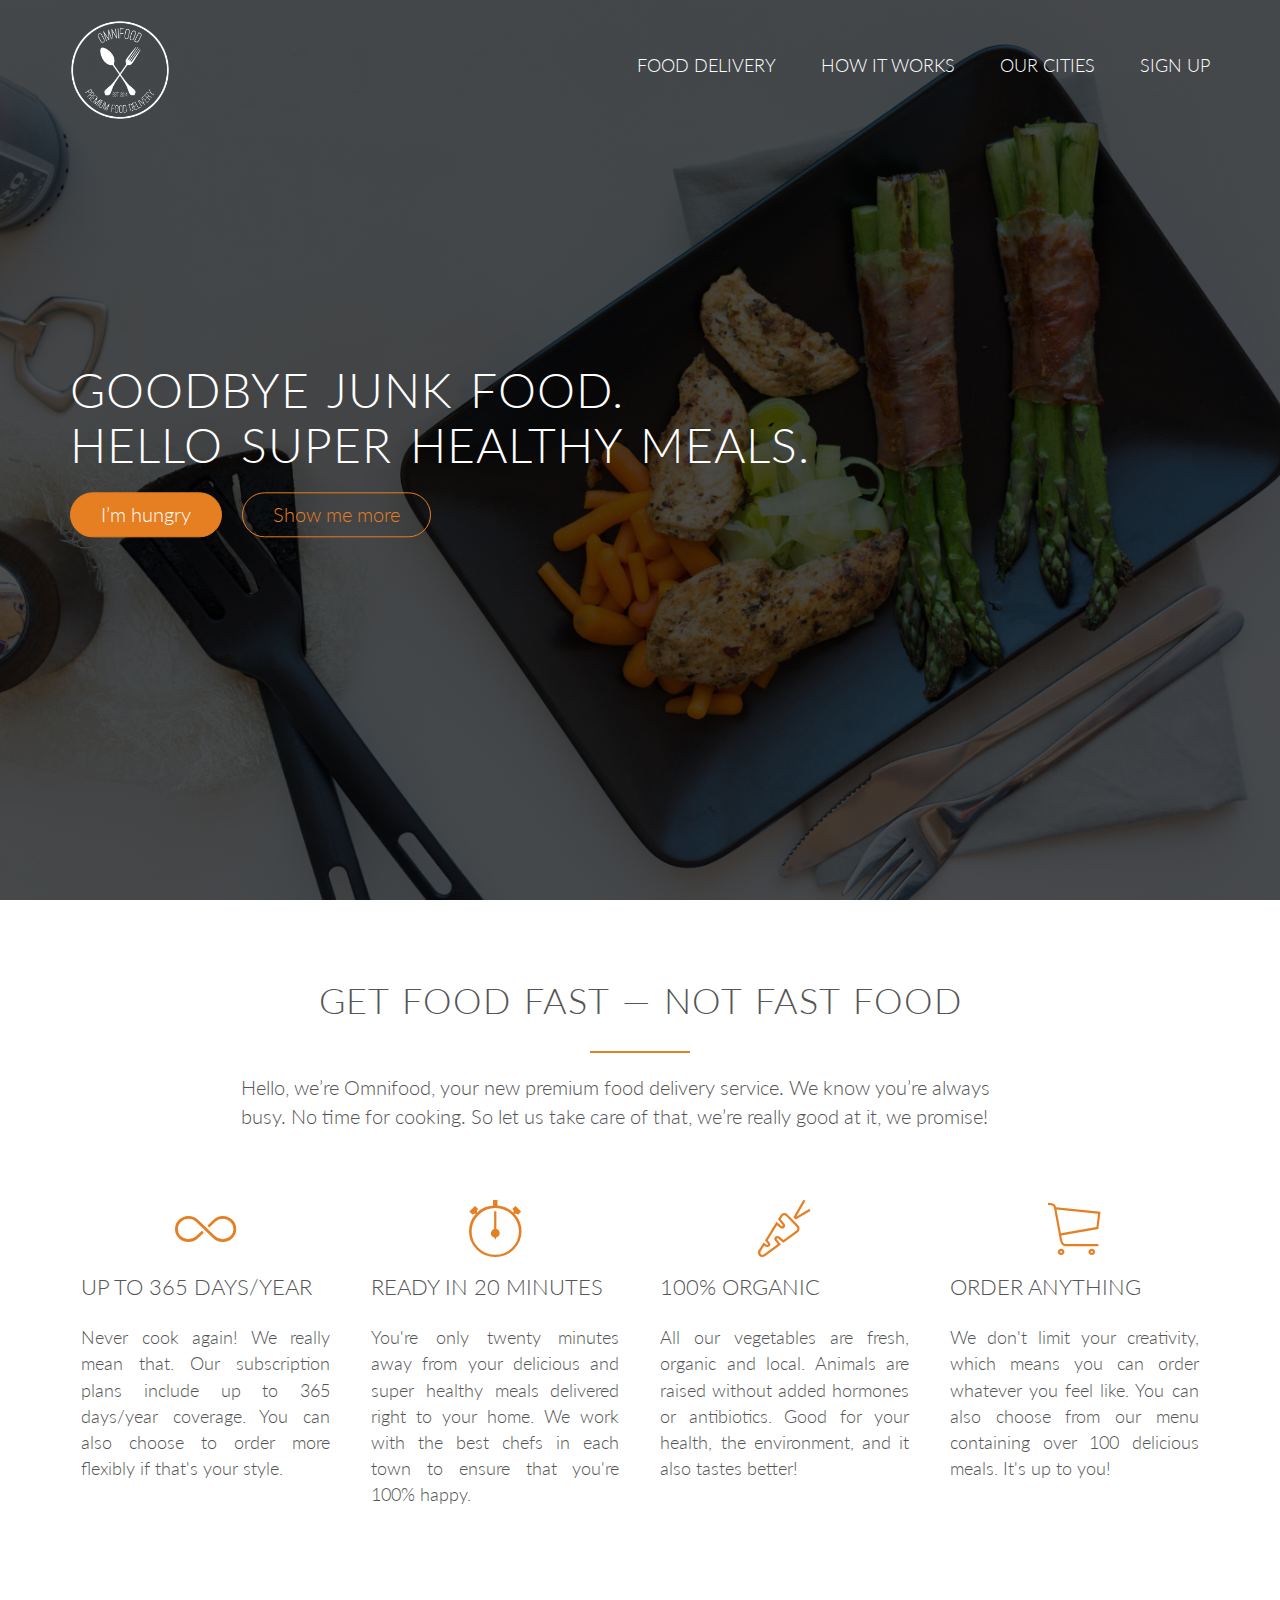
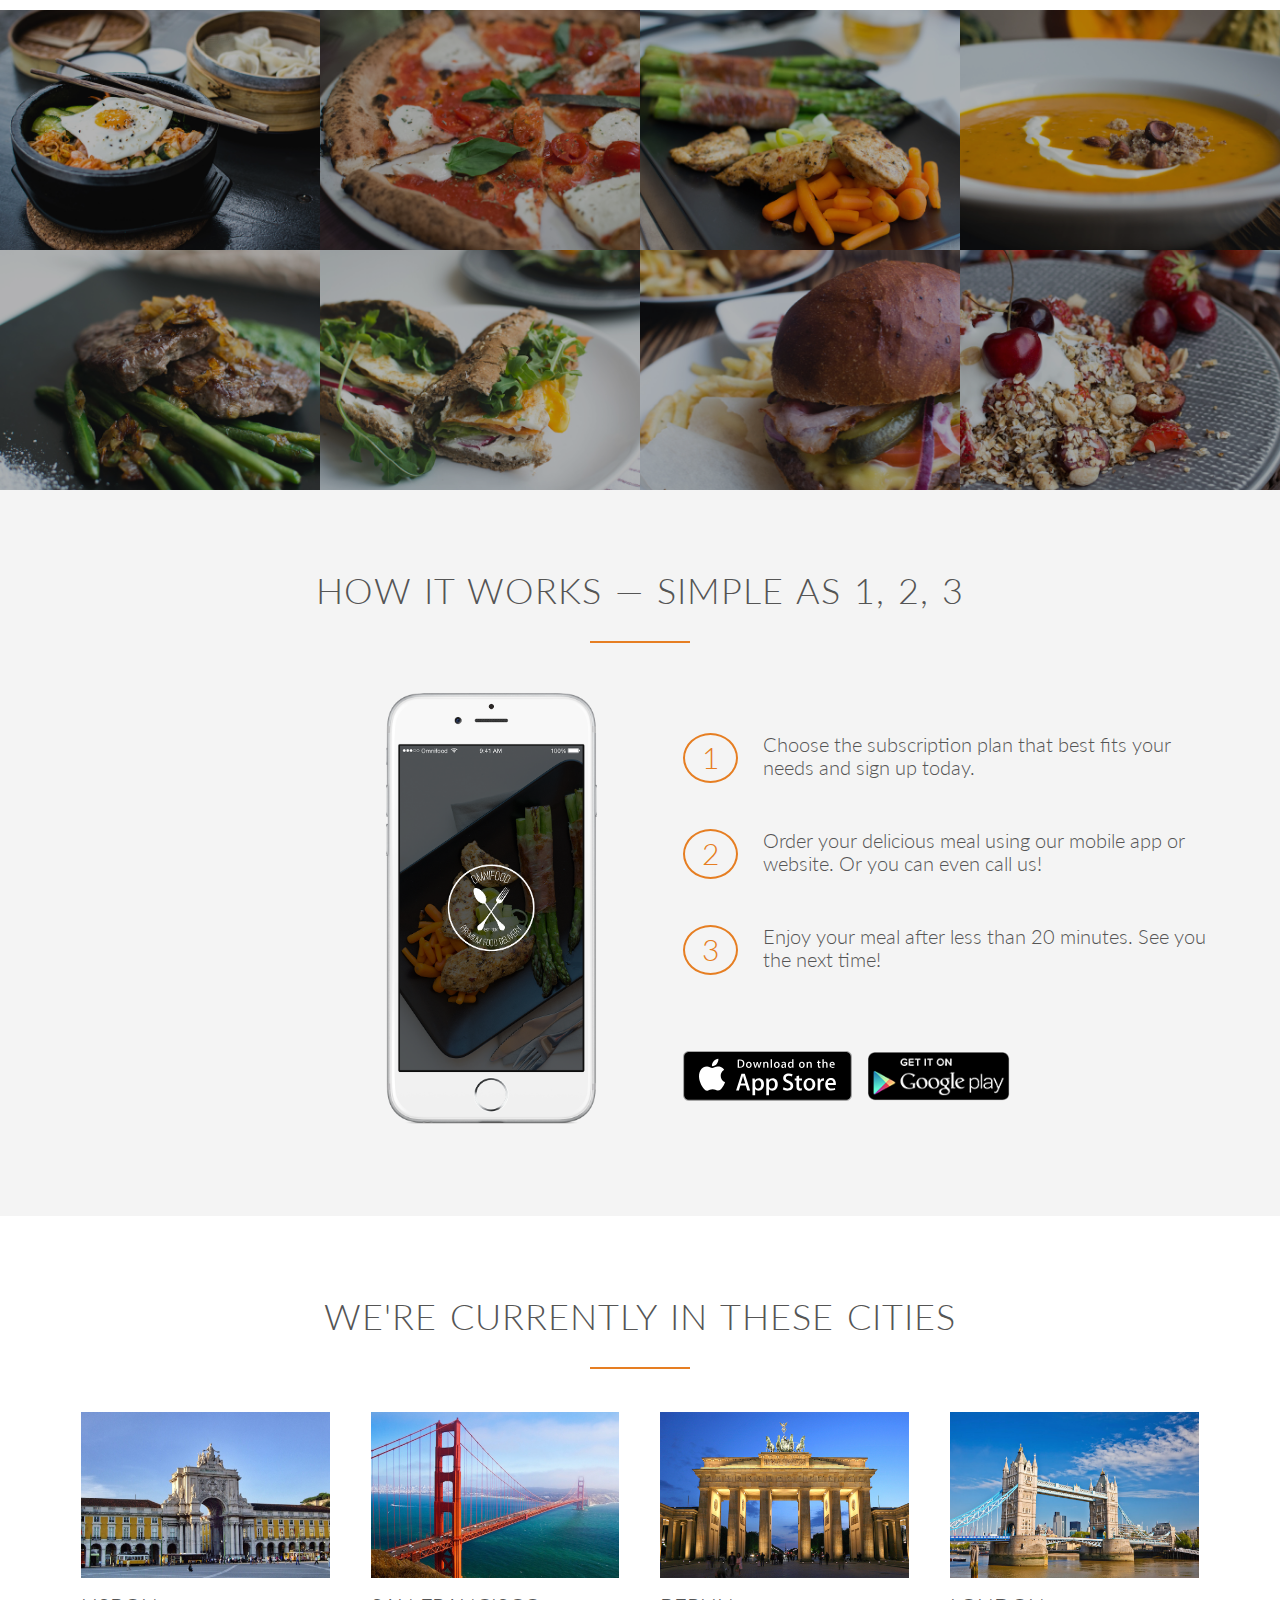
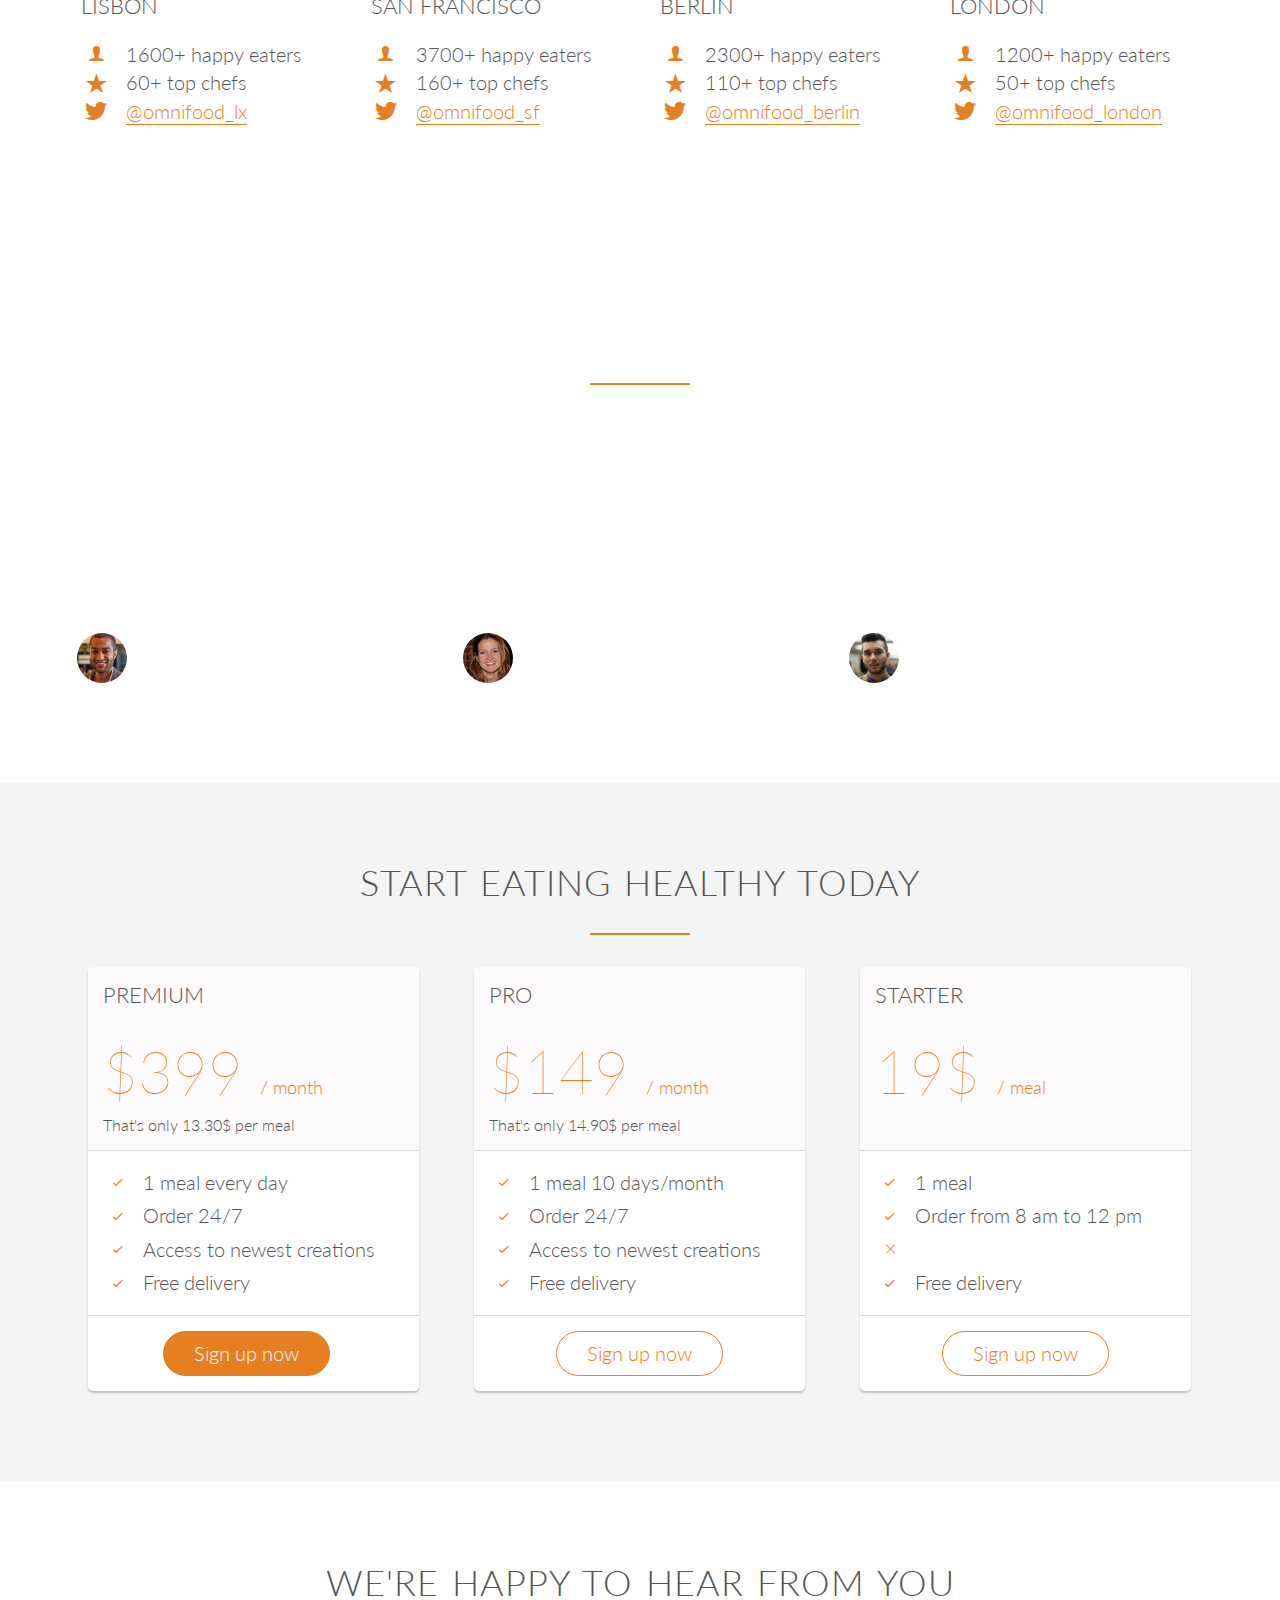
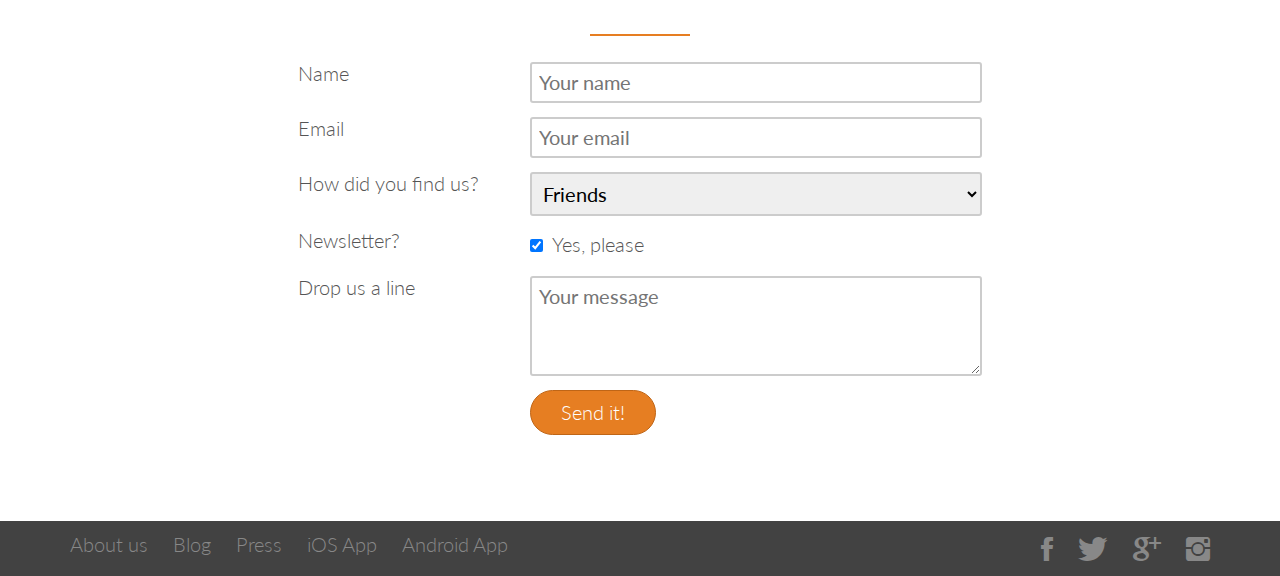
==== index.html @ f0fcc833 "Initial commit" ====
<!Doctype <!DOCTYPE html>
<html lang="en">
<head>
    <link rel="stylesheet" type="text/css" href="vendors/css/normalize.css">
    <!-- Normalize.css is downloaded from http://necolas.github.io/normalize.css/ , it makes the webpage look the same in all web browsers -->
    <link rel="stylesheet" type="text/css" href="vendors/css/grid.css">
    <!-- grid.css is used for designing responsive webpages, which can change their sizes according to the device -->
    <link rel="stylesheet" type="text/css" href="vendors/css/ionicons.min.css">
    <link rel="stylesheet" type="text/css" href="resources/css/style.css">
    <link href="https://fonts.googleapis.com/css?family=Lato:100,300,300i,400" rel="stylesheet"> 
    <title>Omni food</title>
</head>
<body>
    <header>
        <nav class="row">
            <img src="resources/img/logo-white.png" alt="OmniFood logo" class="logo">
            <ul class="main-nav">
                <li><a href="#">Food delivery</a></li>
                <li><a href="#">How it works</a></li>
                <li><a href="#">Our cities</a></li>
                <li><a href="#">Sign up</a></li>
            </ul>
        </nav>
       <div class="hero-text-box">
           <h1>Goodbye junk food.<br>Hello super healthy meals.</h1>
            <a class="btn btn-full" href="#">I’m hungry</a>
            <a class="btn btn-ghost" href="#">Show me more</a>
        </div> 
    </header>

    <section class="section-features">
        <div class="row">
            <h2>Get food fast &mdash; not fast food</h2>
            <p class="long-copy">Hello, we’re Omnifood, your new premium food delivery service. We know you’re always busy. No time for cooking. So let us take care of that, we’re really good at it, we promise!</p>
        </div>

        <div class="row">
            <table>
            <div class="col span-1-of-4 box">
                <i class="ion-ios-infinite-outline icon-big"></i>
                <h3>Up to 365 days/year</h3> 
                <p>Never cook again! We really mean that. Our subscription plans include up to 365 days/year coverage. You can also choose to order more flexibly if that's your style.</p> 
            </div>

            <div class="col span-1-of-4 box">
                <i class="ion-ios-stopwatch-outline icon-big"></i>
                <h3>Ready in 20 minutes</h3> 
                <p>You're only twenty minutes away from your delicious and super healthy meals delivered right to your home. We work with the best chefs in each town to ensure that you're 100% happy.</p> 
            </div>

            <div class="col span-1-of-4 box">
                <i class="ion-ios-nutrition-outline icon-big"></i>
                <h3>100% organic</h3> 
                <p>All our vegetables are fresh, organic and local. Animals are raised without added hormones or antibiotics. Good for your health, the environment, and it also tastes better!</p> 
            </div>

            <div class="col span-1-of-4 box">
                <i class="ion-ios-cart-outline icon-big"></i>
                <h3>Order anything</h3> 
                <p>We don't limit your creativity, which means you can order whatever you feel like. You can also choose from our menu containing over 100 delicious meals. It's up to you!</p> 
            </div>
            </table>
        </div>
    </section>

    <section class="section-meals">
        <ul class="meals-showcase clearfix">
            <li>
                <figure class="meal-photo"> <!--The figure element is a container which can contain an img and a caption for the img(using figcaption)-->
                    <img src="resources/img/1.jpg" alt="Korean bibimbap with egg and vegetables">
                </figure>
            </li>

            <li>
                <figure class="meal-photo"> 
                    <img src="resources/img/2.jpg" alt="Simple italian pizza with cherry tomatoes">
                </figure>
            </li>

            <li>
                <figure class="meal-photo"> 
                    <img src="resources/img/3.jpg" alt="Chicken breast steak with vegetables">
                </figure>
            </li>

            <li>
                <figure class="meal-photo"> 
                    <img src="resources/img/4.jpg" alt="Autumn pumpkin soup">
                </figure>
            </li>
        </ul>

        <ul class="meals-showcase clearfix">
                <li>
                    <figure class="meal-photo"> <!--The figure element is a container which can contain an img and a caption for the img(using figcaption)-->
                        <img src="resources/img/5.jpg" alt="Paleo beef steak with vegetables">
                    </figure>
                </li>
    
                <li>
                    <figure class="meal-photo"> 
                        <img src="resources/img/6.jpg" alt="Healthy baguette with egg and vegetables">
                    </figure>
                </li>
    
                <li>
                    <figure class="meal-photo"> 
                        <img src="resources/img/7.jpg" alt="Burger with cheddar and bacon">
                    </figure>
                </li>
    
                <li>
                    <figure class="meal-photo"> 
                        <img src="resources/img/8.jpg" alt="Granola with cherries and strawberries">
                    </figure>
                </li>
            </ul>
    </section>

    <section class="section-steps">
        <div class="row">
            <h2>How it works &mdash; Simple as 1, 2, 3</h2>
        </div>
        <div class="row">
            <div class="col span-1-of-2 steps-box">
                <img src="resources/img/app-iPhone.png" alt="Omnifood app on iPhone" class="app-screen"> 
            </div>
            <div class="col span-1-of-2 steps-box">
                <div class="works-step">
                    <div>1</div>
                    <p>	Choose the subscription plan that best fits your needs and sign up today.</p>
                </div>
                <div class="works-step">
                    <div>2</div>
                    <p>Order your delicious meal using our mobile app or website. Or you can even call us!</p>
                </div>
                <div class="works-step">
                    <div>3</div>
                    <p>Enjoy your meal after less than 20 minutes. See you the next time!</p>
                </div>

                <a href="#" class="btn-app"><img src="resources/img/download-app.svg" alt="App Store Button"></a>
                <a href="#" class="btn-app"><img src="resources/img/download-app-android.png" alt="Play Store Button"></a>
            </div>
        </div>
    </section>

    <section class="section-cities">
        <div class="row">
            <h2>We're currently in these cities</h2>
        </div>
        <div class="row">
            <div class="col span-1-of-4 box">
                <img src="resources/img/lisbon-3.jpg" alt="Lisbon">
                <h3>Lisbon</h3>
                <div class="city-feature">
                    <i class="ion-ios-person icon-small"></i>
                    1600+ happy eaters
                </div>
                <div class="city-feature">
                    <i class="ion-ios-star icon-small"></i>
                    60+ top chefs
                </div>
                <div class="city-feature">
                    <i class="ion-social-twitter icon-small"></i>
                    <a href="#">@omnifood_lx</a>
                </div>
            </div>
            <div class="col span-1-of-4 box">
                <img src="resources/img/san-francisco.jpg" alt="San Francisco">
                <h3>San Francisco</h3>
                <div class="city-feature">
                    <i class="ion-ios-person icon-small"></i>
                    3700+ happy eaters
                </div>
                <div class="city-feature">
                    <i class="ion-ios-star icon-small"></i>
                    160+ top chefs
                </div>
                <div class="city-feature">
                    <i class="ion-social-twitter icon-small"></i>
                    <a href="#">@omnifood_sf</a>
                </div>
            </div>
            <div class="col span-1-of-4 box">
                <img src="resources/img/berlin.jpg" alt="Berlin">
                <h3>Berlin</h3>
                <div class="city-feature">
                    <i class="ion-ios-person icon-small"></i>
                    2300+ happy eaters
                </div>
                <div class="city-feature">
                    <i class="ion-ios-star icon-small"></i>
                    110+ top chefs
                </div>
                <div class="city-feature">
                    <i class="ion-social-twitter icon-small"></i>
                    <a href="#">@omnifood_berlin</a>
                </div>
            </div>
            <div class="col span-1-of-4 box">
                <img src="resources/img/london.jpg" alt="London">
                <h3>London</h3>
                <div class="city-feature">
                    <i class="ion-ios-person icon-small"></i>
                    1200+ happy eaters
                </div>
                <div class="city-feature">
                    <i class="ion-ios-star icon-small"></i>
                    50+ top chefs
                </div>
                <div class="city-feature">
                    <i class="ion-social-twitter icon-small"></i>
                    <a href="#">@omnifood_london</a>
                </div>
            </div>
    </section>

    <section class="section-testimonials">
            <div class="row">
                    <h2>Our customers can't live without us</h2>
            </div>
            <div class="row">
                <div class="col span-1-of-3">
                    <blockquote>
                        Omnifood is just awesome! I just launched a startup which leaves me with no time for cooking, so Omnifood is a life-saver. Now that I got used to it, I couldn't live without my daily meals!
                        <cite><img src="resources/img/customer-1.jpg">Alberto Duncan</cite>
                    </blockquote>
                </div>
                <div class="col span-1-of-3">
                    <blockquote>
                        Inexpensive, healthy and great-tasting meals, delivered right to my home. We have lots of food delivery here in Lisbon, but no one comes even close to Omifood. Me and my family are so in love!
                        <cite><img src="resources/img/customer-2.jpg">Joana Silva</cite>
                    </blockquote>
                </div>
                <div class="col span-1-of-3">
                    <blockquote>
                        I was looking for a quick and easy food delivery service in San Franciso. I tried a lot of them and ended up with Omnifood. Best food delivery service in the Bay Area. Keep up the great work!
                    <cite><img src="resources/img/customer-3.jpg">Milton Chapman</cite>
                    </blockquote>
                </div>
            </div>
    </section>

    <section class="section-plans">
        <div class="row">
           <h2>Start eating healthy today</h2> 
        </div>
        <div class="row">
            <div class="col span-1-of-3">
                <div class="plan-box">
                    <div>
                        <h3>Premium</h3>
                        <p class="plan-price">$399 <span>/ month</span></p>
                        <p class="plan-price-meal">That's only 13.30$ per meal</p>
                    </div>
                    <div>
                        <ul>
                                <li><i class="ion-ios-checkmark-empty icon-small"></i>1 meal every day</li>
                                <li><i class="ion-ios-checkmark-empty icon-small"></i>Order 24/7</li>
                                <li><i class="ion-ios-checkmark-empty icon-small"></i>Access to newest creations</li>
                                <li><i class="ion-ios-checkmark-empty icon-small"></i>Free delivery</li>
                        </ul>
                    </div>
                    <div>
                        <a href="#" class="btn btn-full">Sign up now</a>
                    </div>
                </div>
            </div>
            <div class="col span-1-of-3">
                <div class="plan-box">
                    <div>
                        <h3>Pro</h3>
                        <p class="plan-price">$149 <span>/ month</span></p>
                        <p class="plan-price-meal">That's only 14.90$ per meal</p>
                    </div>
                    <div>
                        <ul>
                            <li><i class="ion-ios-checkmark-empty icon-small"></i>1 meal 10 days/month</li>
                            <li><i class="ion-ios-checkmark-empty icon-small"></i>Order 24/7</li>
                            <li><i class="ion-ios-checkmark-empty icon-small"></i>Access to newest creations</li>
                            <li><i class="ion-ios-checkmark-empty icon-small"></i>Free delivery</li>
                        </ul>
                    </div>
                    <div>
                        <a href="#" class="btn btn-ghost">Sign up now</a>
                    </div>
                </div>
            </div>
            <div class="col span-1-of-3">
                <div class="plan-box">
                    <div>
                        <h3>Starter</h3>
                        <p class="plan-price">19$ <span>/ meal</span></p>
                        <p class="plan-price-meal">&nbsp;</p>
                    </div>
                    <div>
                        <ul>
                            <li><i class="ion-ios-checkmark-empty icon-small"></i>1 meal</li>
                            <li><i class="ion-ios-checkmark-empty icon-small"></i>Order from 8 am to 12 pm</li>
                            <li><i class="ion-ios-close-empty icon-small"></i></li>
                            <li><i class="ion-ios-checkmark-empty icon-small"></i>Free delivery</li>
                        </ul>
                    </div>
                    <div>
                        <a href="#" class="btn btn-ghost">Sign up now</a>
                    </div>
                </div>
            </div>
        </div>
    </section>

    <section class="section-form">
        <div class="row">
            <h2>We're happy to hear from you</h2>
        </div>
        <div class="row">
            <form method="POST" action="#" class="contact-form">
                <div class="row">
                    <div class="col span-1-of-3">
                        <label for="name">Name</label>
                    </div>
                    <div class="col span-2-of-3">
                        <input type="text" name="name" id="name" placeholder="Your name" required>
                    </div>
                </div>
                <div class="row">
                        <div class="col span-1-of-3">
                            <label for="email">Email</label>
                        </div>
                        <div class="col span-2-of-3">
                            <input type="email" name="email" id="email" placeholder="Your email" required>
                        </div>
                </div>
                <div class="row">
                        <div class="col span-1-of-3">
                            <label for="find-us">How did you find us?</label>
                        </div>
                        <div class="col span-2-of-3">
                            <select name="find-us" id="find-us">
                                <option value="friends" selected>Friends</option>
                                <option value="search">Search engine</option>
                                <option value="ad">Advertisement</option>
                                <option value="other">Other</option>
                            </select>
                        </div>
                        </div>
                        <div class="row">
                            <div class="col span-1-of-3">
                                <label>Newsletter?</label>
                            </div>
                            <div class="col span-2-of-3">
                                <input type="checkbox" name="news" id="news" checked> Yes, please
                            </div>
                        </div>
                        <div class="row">
                            <div class="col span-1-of-3">
                                <label>Drop us a line</label>
                            </div>
                            <div class="col span-2-of-3">
                                <textarea name="message" placeholder="Your message"></textarea>
                            </div>
                        </div>
                        <div class="row">
                            <div class="col span-1-of-3">
                                <label>&nbsp;</label>
                            </div>
                            <div class="col span-2-of-3">
                                <input type="submit" value="Send it!">
                            </div>
                        </div>
            </form>
        </div>
    </section>
    
    <footer>
        <div class="row">
            <div class="col span-1-of-2">
                <ul class="footer-nav">
                    <li><a href="#">About us</a></li>
                    <li><a href="#">Blog</a></li>
                    <li><a href="#">Press</a></li>
                    <li><a href="#">iOS App</a></li>
                    <li><a href="#">Android App</a></li>
                </ul>
            </div>
            <div class="col span-1-of-2">
                <ul class="social-links">
                    <li><a href="#"><i class="ion-social-facebook"></i></a></li>
                    <li><a href="#"><i class="ion-social-twitter"></i></a></li>
                    <li><a href="#"><i class="ion-social-googleplus"></i></a></li>
                    <li><a href="#"><i class="ion-social-instagram"></i></a></li>
                </ul>
            </div>
        </div>
        </div>
    </footer>
</body>
</html>
---- vendors/css/grid.css ----
/*  SECTIONS  ============================================================================= */

.section {
	clear: both;
	padding: 0px;
	margin: 0px;
}

/*  GROUPING  ============================================================================= */

.row {
    zoom: 1; /* For IE 6/7 (trigger hasLayout) */
}

.row:before,
.row:after {
    content:"";
    display:table;
}
.row:after {
    clear:both;
}

/*  GRID COLUMN SETUP   ==================================================================== */

.col {
	display: block;
	float:left;
	margin: 1% 0 1% 1.6%;
}

.col:first-child { margin-left: 0; } /* all browsers except IE6 and lower */


/*  REMOVE MARGINS AS ALL GO FULL WIDTH AT 480 PIXELS */

@media only screen and (max-width: 480px) {
	.col { 
		/*margin: 1% 0 1% 0%;*/
        margin: 0;
	}
}


/*  GRID OF TWO   ============================================================================= */


.span-2-of-2 {
	width: 100%;
}

.span-1-of-2 {
	width: 49.2%;
}

/*  GO FULL WIDTH AT LESS THAN 480 PIXELS */

@media only screen and (max-width: 480px) {
	.span-2-of-2 {
		width: 100%; 
	}
	.span-1-of-2 {
		width: 100%; 
	}
}


/*  GRID OF THREE   ============================================================================= */

	
.span-3-of-3 {
	width: 100%; 
}

.span-2-of-3 {
	width: 66.13%; 
}

.span-1-of-3 {
	width: 32.26%; 
}


/*  GO FULL WIDTH AT LESS THAN 480 PIXELS */

@media only screen and (max-width: 480px) {
	.span-3-of-3 {
		width: 100%; 
	}
	.span-2-of-3 {
		width: 100%; 
	}
	.span-1-of-3 {
		width: 100%;
	}
}

/*  GRID OF FOUR   ============================================================================= */

	
.span-4-of-4 {
	width: 100%; 
}

.span-3-of-4 {
	width: 74.6%; 
}

.span-2-of-4 {
	width: 49.2%; 
}

.span-1-of-4 {
	width: 23.8%; 
}


/*  GO FULL WIDTH AT LESS THAN 480 PIXELS */

@media only screen and (max-width: 480px) {
	.span-4-of-4 {
		width: 100%; 
	}
	.span-3-of-4 {
		width: 100%; 
	}
	.span-2-of-4 {
		width: 100%; 
	}
	.span-1-of-4 {
		width: 100%; 
	}
}


/*  GRID OF FIVE   ============================================================================= */

	
.span-5-of-5 {
	width: 100%;
}

.span-4-of-5 {
  	width: 79.68%; 
}

.span-3-of-5 {
  	width: 59.36%; 
}

.span-2-of-5 {
  	width: 39.04%;
}

.span-1-of-5 {
  	width: 18.72%;
}


/*  GO FULL WIDTH AT LESS THAN 480 PIXELS */

@media only screen and (max-width: 480px) {
	.span-5-of-5 {
		width: 100%; 
	}
	.span-4-of-5 {
		width: 100%; 
	}
	.span-3-of-5 {
		width: 100%; 
	}
	.span-2-of-5 {
		width: 100%; 
	}
	.span-1-of-5 {
		width: 100%; 
	}
}


/*  GRID OF SIX   ============================================================================= */


.span-6-of-6 {
	width: 100%;
}

.span-5-of-6 {
  	width: 83.06%;
}

.span-4-of-6 {
  	width: 66.13%;
}

.span-3-of-6 {
  	width: 49.2%;
}

.span-2-of-6 {
  	width: 32.26%;
}

.span-1-of-6 {
  	width: 15.33%;
}


/*  GO FULL WIDTH AT LESS THAN 480 PIXELS */

@media only screen and (max-width: 480px) {
	.span-6-of-6 {
		width: 100%; 
	}
	.span-5-of-6 {
		width: 100%; 
	}
	.span-4-of-6 {
		width: 100%; 
	}
	.span-3-of-6 {
		width: 100%; 
	}
	.span-2-of-6 {
		width: 100%; 
	}
	.span-1-of-6 {
		width: 100%; 
	}
}



/*  GRID OF SEVEN   ============================================================================= */


.span-7-of-7 {
	width: 100%;
}

.span-6-of-7 {
	width: 85.48%;
}

.span-5-of-7 {
  	width: 70.97%;
}

.span-4-of-7 {
  	width: 56.45%;
}

.span-3-of-7 {
  	width: 41.94%;
}

.span-2-of-7 {
  	width: 27.42%;
}

.span-1-of-7 {
  	width: 12.91%;
}


/*  GO FULL WIDTH AT LESS THAN 480 PIXELS */

@media only screen and (max-width: 480px) {
	.span-7-of-7 {
		width: 100%; 
	}
	.span-6-of-7 {
		width: 100%; 
	}
	.span-5-of-7 {
		width: 100%; 
	}
	.span-4-of-7 {
		width: 100%; 
	}
	.span-3-of-7 {
		width: 100%; 
	}
	.span-2-of-7 {
		width: 100%; 
	}
	.span-1-of-7 {
		width: 100%; 
	}
}


/*  GRID OF EIGHT   ============================================================================= */

	
.span-8-of-8 {
	width: 100%;
}

.span-7-of-8 {
	width: 87.3%; 
}

.span-6-of-8 {
	width: 74.6%; 
}

.span-5-of-8 {
	width: 61.9%; 
}

.span-4-of-8 {
	width: 49.2%; 
}

.span-3-of-8 {
	width: 36.5%;
}

.span-2-of-8 {
	width: 23.8%; 
}

.span-1-of-8 {
	width: 11.1%; 
}


/*  GO FULL WIDTH AT LESS THAN 480 PIXELS */

@media only screen and (max-width: 480px) {
	.span-8-of-8 {
		width: 100%; 
	}
	.span-7-of-8 {
		width: 100%; 
	}
	.span-6-of-8 {
		width: 100%; 
	}
	.span-5-of-8 {
		width: 100%; 
	}
	.span-4-of-8 {
		width: 100%; 
	}
	.span-3-of-8 {
		width: 100%; 
	}
	.span-2-of-8 {
		width: 100%; 
	}
	.span-1-of-8 {
		width: 100%; 
	}
}


/*  GRID OF NINE   ============================================================================= */


.span-9-of-9 {
	width: 100%;
}

.span-8-of-9 {
	width: 88.71%;
}

.span-7-of-9 {
	width: 77.42%; 
}

.span-6-of-9 {
	width: 66.13%; 
}

.span-5-of-9 {
	width: 54.84%; 
}

.span-4-of-9 {
	width: 43.55%; 
}

.span-3-of-9 {
	width: 32.26%;
}

.span-2-of-9 {
	width: 20.97%; 
}

.span-1-of-9 {
	width: 9.68%; 
}


/*  GO FULL WIDTH AT LESS THAN 480 PIXELS */

@media only screen and (max-width: 480px) {
	.span-9-of-9 {
		width: 100%; 
	}
	.span-8-of-9 {
		width: 100%; 
	}
	.span-7-of-9 {
		width: 100%; 
	}
	.span-6-of-9 {
		width: 100%; 
	}
	.span-5-of-9 {
		width: 100%; 
	}
	.span-4-of-9 {
		width: 100%; 
	}
	.span-3-of-9 {
		width: 100%; 
	}
	.span-2-of-9 {
		width: 100%; 
	}
	.span-1-of-9 {
		width: 100%; 
	}
}


/*  GRID OF TEN   ============================================================================= */


.span-10-of-10 {
	width: 100%;
}

.span-9-of-10 {
	width: 89.84%;
}

.span-8-of-10 {
	width: 79.68%;
}

.span-7-of-10 {
	width: 69.52%; 
}

.span-6-of-10 {
	width: 59.36%; 
}

.span-5-of-10 {
	width: 49.2%; 
}

.span-4-of-10 {
	width: 39.04%; 
}

.span-3-of-10 {
	width: 28.88%;
}

.span-2-of-10 {
	width: 18.72%; 
}

.span-1-of-10 {
	width: 8.56%; 
}


/*  GO FULL WIDTH AT LESS THAN 480 PIXELS */

@media only screen and (max-width: 480px) {
	.span-10-of-10 {
		width: 100%; 
	}
	.span-9-of-10 {
		width: 100%; 
	}
	.span-8-of-10 {
		width: 100%; 
	}
	.span-7-of-10 {
		width: 100%; 
	}
	.span-6-of-10 {
		width: 100%; 
	}
	.span-5-of-10 {
		width: 100%; 
	}
	.span-4-of-10 {
		width: 100%; 
	}
	.span-3-of-10 {
		width: 100%; 
	}
	.span-2-of-10 {
		width: 100%; 
	}
	.span-1-of-10 {
		width: 100%; 
	}
}


/*  GRID OF ELEVEN   ============================================================================= */

.span-11-of-11 {
	width: 100%;
}

.span-10-of-11 {
	width: 90.76%;
}

.span-9-of-11 {
	width: 81.52%;
}

.span-8-of-11 {
	width: 72.29%;
}

.span-7-of-11 {
	width: 63.05%; 
}

.span-6-of-11 {
	width: 53.81%; 
}

.span-5-of-11 {
	width: 44.58%; 
}

.span-4-of-11 {
	width: 35.34%; 
}

.span-3-of-11 {
	width: 26.1%;
}

.span-2-of-11 {
	width: 16.87%; 
}

.span-1-of-11 {
	width: 7.63%; 
}


/*  GO FULL WIDTH AT LESS THAN 480 PIXELS */

@media only screen and (max-width: 480px) {
	.span-11-of-11 {
		width: 100%; 
	}
	.span-10-of-11 {
		width: 100%; 
	}
	.span-9-of-11 {
		width: 100%; 
	}
	.span-8-of-11 {
		width: 100%; 
	}
	.span-7-of-11 {
		width: 100%; 
	}
	.span-6-of-11 {
		width: 100%; 
	}
	.span-5-of-11 {
		width: 100%; 
	}
	.span-4-of-11 {
		width: 100%; 
	}
	.span-3-of-11 {
		width: 100%; 
	}
	.span-2-of-11 {
		width: 100%; 
	}
	.span-1-of-11 {
		width: 100%; 
	}
}


/*  GRID OF TWELVE   ============================================================================= */

.span-12-of-12 {
	width: 100%;
}

.span-11-of-12 {
	width: 91.53%;
}

.span-10-of-12 {
	width: 83.06%;
}

.span-9-of-12 {
	width: 74.6%;
}

.span-8-of-12 {
	width: 66.13%;
}

.span-7-of-12 {
	width: 57.66%; 
}

.span-6-of-12 {
	width: 49.2%; 
}

.span-5-of-12 {
	width: 40.73%; 
}

.span-4-of-12 {
	width: 32.26%; 
}

.span-3-of-12 {
	width: 23.8%;
}

.span-2-of-12 {
	width: 15.33%; 
}

.span-1-of-12 {
	width: 6.86%; 
}


/*  GO FULL WIDTH AT LESS THAN 480 PIXELS */

@media only screen and (max-width: 480px) {
	.span-12-of-12 {
		width: 100%; 
	}
	.span-11-of-12 {
		width: 100%; 
	}
	.span-10-of-12 {
		width: 100%; 
	}
	.span-9-of-12 {
		width: 100%; 
	}
	.span-8-of-12 {
		width: 100%; 
	}
	.span-7-of-12 {
		width: 100%; 
	}
	.span-6-of-12 {
		width: 100%; 
	}
	.span-5-of-12 {
		width: 100%; 
	}
	.span-4-of-12 {
		width: 100%; 
	}
	.span-3-of-12 {
		width: 100%; 
	}
	.span-2-of-12 {
		width: 100%; 
	}
	.span-1-of-12 {
		width: 100%; 
	}
}
---- resources/css/style.css ----
*{
    margin: 0;
    padding: 0;
    box-sizing: border-box; 
}
html{
    /* background color is white by default, so no need to set it */
    color: #555555;
    font-family: 'Lato', 'Arial', sans-serif;
    /* If Lato isn't available or can't be downloaded to the user, Arial will be displayed; if both Lato and Arial are unavailable, then any sans-serif font will be used */
    font-size: 20px;
    font-weight: 300;
    text-rendering: optimizeLegibility;
}

.clearfix {zoom: 1;}
.clearfix:after {
    content:'.';
    clear: both;
    display: block;
    height: 0;
    visibility: hidden; 
}
.row{
    max-width: 1140px;
    /* margin: 0 auto 0 auto; (top right bottom left) or margin: 0 auto; top&bottom will be 0, left and right will be auto; This is used to center .row */
    margin: 0 auto;
}

section{
    padding: 80px 0;
}

.box{
    padding: 1%;
}
/* HEADINGS */

h1, h2, h3{
    font-weight: 300;
    text-transform: uppercase;
}

h1{
    margin-top: 0;
    margin-bottom: 20px;
    color: #ffffff;
    font-size: 240%;
    /* default font-size:20px, so 200% of 20px is 40px */
    word-spacing: 4px;
    letter-spacing: 1px;
}

h2{
    font-size: 180%;
    word-spacing: 2px;
    text-align: center;
    margin-bottom: 20px;
    letter-spacing: 1px;
}

h3{
    font-size: 110%;
    margin-bottom: 10%;
}

h2:after {
    display: block;
    height: 2px;
    background-color: #e67e22;
    content: " ";
    width: 100px;
    margin:0 auto; /* To center the line */
    margin-top: 30px;
}

/* PARAGRAPHS */

.long-copy{
    line-height: 145%; /* Line height should be between 120 and 145% */
    width: 70%;
    margin-left: 15%;
    margin-bottom: 40px; 
    /*Total width = 100%, white space width = 30%, so 15% left and 15% right */  
}

.box p{
    font-size: 90%;
    line-height: 145%;
    text-align: justify;
}

/* ICONS */

.icon-big{
    font-size: 350%;
    display: block;
    color: #e67e22;
    margin-bottom: 10px;
    /* Note that the icon is treated as font */
    text-align: center;
}

.icon-small{
    width: 30px;
    font-size: 120%;
    display: inline-block;
    color: #e67e22;
    text-align: center;
    line-height: 120%;
    vertical-align: middle;
    margin-top: -5px;
    margin-right: 10px;
}

/* LINKS */

a:link, a:visited{
    color: #e67e22;
    text-decoration: none;
    border-bottom: 1px solid #e67e22;
    padding-bottom: 1px;
    transition: border-bottom 0.2s, color 0.2s ; 
}

a:hover, a:active{
    color: #555555;
    border-bottom: transparent;
}

/* BUTTONS */

/* links in css have different states:link, visited, avtive and hover */
.btn:link, .btn:visited,input[type=submit] {
    display: inline-block;
    padding: 10px 30px;
    font-weight: 300;
    text-decoration: none;
    border-radius: 200px;
    transition: background-color 0.2s, border 0.2s, color 0.2s;
}

.btn-full:link, .btn-full:visited, input[type=submit]{
    background-color: #e67e22;
    border: 1px solid #e67e22;
    /* Choose colors from flatui website */
    color: white;
    margin-right: 15px;
}

.btn-ghost:link, .btn-ghost:visited{
    border: 1px solid #e67e22;
    color: #e67e22;
}
.btn:hover,.btn:active,input[type=submit]:hover,input[type=submit]:active{
    background-color: #bf6516;
     /* Get darker or lighter colors from www.0to255.com */
 }
.btn-full:hover, .btn-full:active, input[type=submit]{
    border: 1px solid #bf6516;
}

.btn-ghost:hover, .btn-ghost:active{
    border: 1px solid #bf6516;
    color: white;
}

/* HEADER */

header{
    background-image:linear-gradient(rgba(0, 0, 0, 0.699), rgba(0, 0, 0, 0.699)), url(img/hero.jpg);
    background-size: cover;
    background-position: center;
    height: 100vh;
    /* 100 vh means that the img is 100% of the browser's view */
    margin-right:0;
    background-attachment: fixed;
}

.hero-text-box{
    position: absolute;
    /* Absolutely positioned because that's the only way it can be vertically and horizontally positioned */
    width: 1140px;
    top: 50%;
    left: 50%;
    transform: translate(-50%,-50%);
    /* Translates this element, half of its width and of its height up into the left */
}

.logo{
    height: 100px;
    width: auto;
    float: left;
    margin-top: 20px;
}

.main-nav{
    float: right;
    list-style: none;
    /* to remove bullet points */
}

.main-nav li{
    display: inline-block;
    /* Inline block to make list elements beside each other */
    margin-left: 40px;
    margin-top: 55px;  
}

.main-nav li a:link,.main-nav li a:visited{
    padding: 8px 0;
    color: white;
    text-decoration: none;
    text-transform: uppercase;
    font-size: 90%;
    border-bottom: 2px solid transparent;
    transition: border-bottom 0.2s;
}

.main-nav li a:hover,.main-nav li a:active{
    border-bottom: 2px solid #e67e22; 
}

/* MEALS */

.section-meals{
   padding:0; 
}

.meals-showcase{
    list-style: none;
    width: 100%;
}

.meals-showcase li{
    display: block;
    float: left;
    width: 25%;
}

.meal-photo{
    width: 100%;
    margin: 0;
    overflow: hidden;
    background-color: black;
}

.meal-photo img{
    width: 100%;
    height: auto;
    transform: scale(1.15);
    transition: transform 0.5s, opacity 0.5s;
    opacity: 0.7;
    
}

.meal-photo img:hover {
    transform: scale(1.03);
    opacity: 1;
}

/* HOW IT WORKS */

.section-steps{
    background-color: #f4f4f4;
} 

.steps-box:first-child {
    text-align: right;
    padding-right: 3%;
    margin-top: 30px;
}

.steps-box:last-child {
    padding-left: 3%;
    margin-top: 70px;
}

.app-screen{
    width: 40%; 
}

.works-step{
    margin-bottom: 50px;
}

.works-step:last-of-type{
    margin-bottom: 80px;
}

.works-step div{
    color: #e67e22;
    border: 2px solid #e67e22;
    display: inline-block; /*So that the no. is side by side with the text*/
    border-radius: 50%;
    height: 50px;
    width: 55px;
    text-align: center;
    padding: 5px;
    float: left;
    font-size: 150%;
    margin-right: 25px;
}

.btn-app:link, .btn-app:visited {
border: 0;
}

.btn-app img{
    height: 50px;
    width: auto;
    margin-right: 10px;
}

/* CITIES */

.box img{
    width: 100%;
    height: auto;
    margin-bottom: 15px;
}

.city-feature{
    margin-bottom: 5px;
}

/* TESTIMONIALS */

.section-testimonials{
    background-image: linear-gradient(rgba(0, 0, 0, 0.699),rgba(0, 0, 0, 0.699)), url(img/back-customers.jpg);
    background-size:cover; 
    color: white;
    background-attachment: fixed;
}

blockquote{
    padding:2%;
    font-style: italic;
    text-align: justify;
    line-height: 145%;
    position: relative;
    margin-top: 40px;
}

blockquote:before{
    content: "\201C";
    font-size: 500%;
    display: block;
    position: absolute ;
    top: -5px;
    left: -5px;
}

cite{
    font-size: 90%;
    margin-top: 25px;
    display: block;
}

cite img{
    height:50px;
    border-radius:50%;
    margin-right: 10px;
    vertical-align: middle;
}

/* PLAN */

.section-plans{
    background-color: #f4f4f4;
}

.plan-box {
    background-color: white;
    border-radius: 5px;
    width: 90%;
    margin-left: 5%; /*Center of the parent, which is the column */
    box-shadow: 0 2px 2px rgb(190, 190, 190);
    /* box-shadow: x-axis offset, y-axis offset, blur, color */
}

.plan-box div{
    padding: 15px;
    border-bottom: 1px solid rgb(211, 211, 211);
}

.plan-box div:first-child{
    background-color: rgb(252, 250, 250);
    border-top-left-radius: 5px;
    border-top-right-radius: 5px;
}

.plan-box div:last-child{
    text-align: center;
    border: none;
}

.plan-price{
    font-size: 300%;
    margin-bottom: 10px;
    font-weight: 100;
    color: #e67e22;
}

.plan-price span{
    font-size: 30%;
    font-weight: 300;
}

.plan-price-meal {
    font-size: 80%;
}

.plan-box ul{
    list-style: none;
}

.plan-box ul li{
    padding: 5px 0;  
}

/* CONTACT US */

.contact-form{
    width: 60%;
    margin: 0 auto;
}

input[type=text], input[type=email], select, textarea{
    width: 100%;
    padding: 7px;
    border-radius: 3px;
    border: 2px solid #ccc;
}

textarea{
    height: 100px;
}

input[type=checkbox]{
    margin: 10px 5px 10px 0;
}

*:focus{
    outline: none;
}

/* FOOTER */

footer{
    background-color: rgb(66, 66, 66);
}

.footer-nav {
    list-style: none;
    float: left;
}

.social-links {
    list-style: none;
    float: right;
}

.footer-nav li,
.social-links li {
    display: inline-block;
    margin-right: 20px;
}

.footer-nav li:last-child,
.social-links li:last-child {
    margin-right: 0;
}

.footer-nav li a:link,
.footer-nav li a:visited, 
.social-links li a:link,
.social-links li a:visited {
    text-decoration: none;
    border: 0;
    color: #888;
    -webkit-transition: color 0.2s;
    transition: color 0.2s;
}

.footer-nav li a:hover,
.footer-nav li a:active {
    color: #ddd;
}

.social-links li a:link,
.social-links li a:visited {
    font-size: 160%;
}

.ion-social-facebook,
.ion-social-twitter,
.ion-social-googleplus,
.ion-social-instagram {
    -webkit-transition: color 0.2s;
    transition: color 0.2s;
}

.ion-social-facebook:hover {
    color: #3b5998;
}

.ion-social-twitter:hover {
    color: #00aced;
}

.ion-social-googleplus:hover {
    color: #dd4b39;
}

.ion-social-instagram:hover {
    color: #517fa4;
}


footer p {
    color: #888;
    text-align: center;
    margin-top: 20px;
}
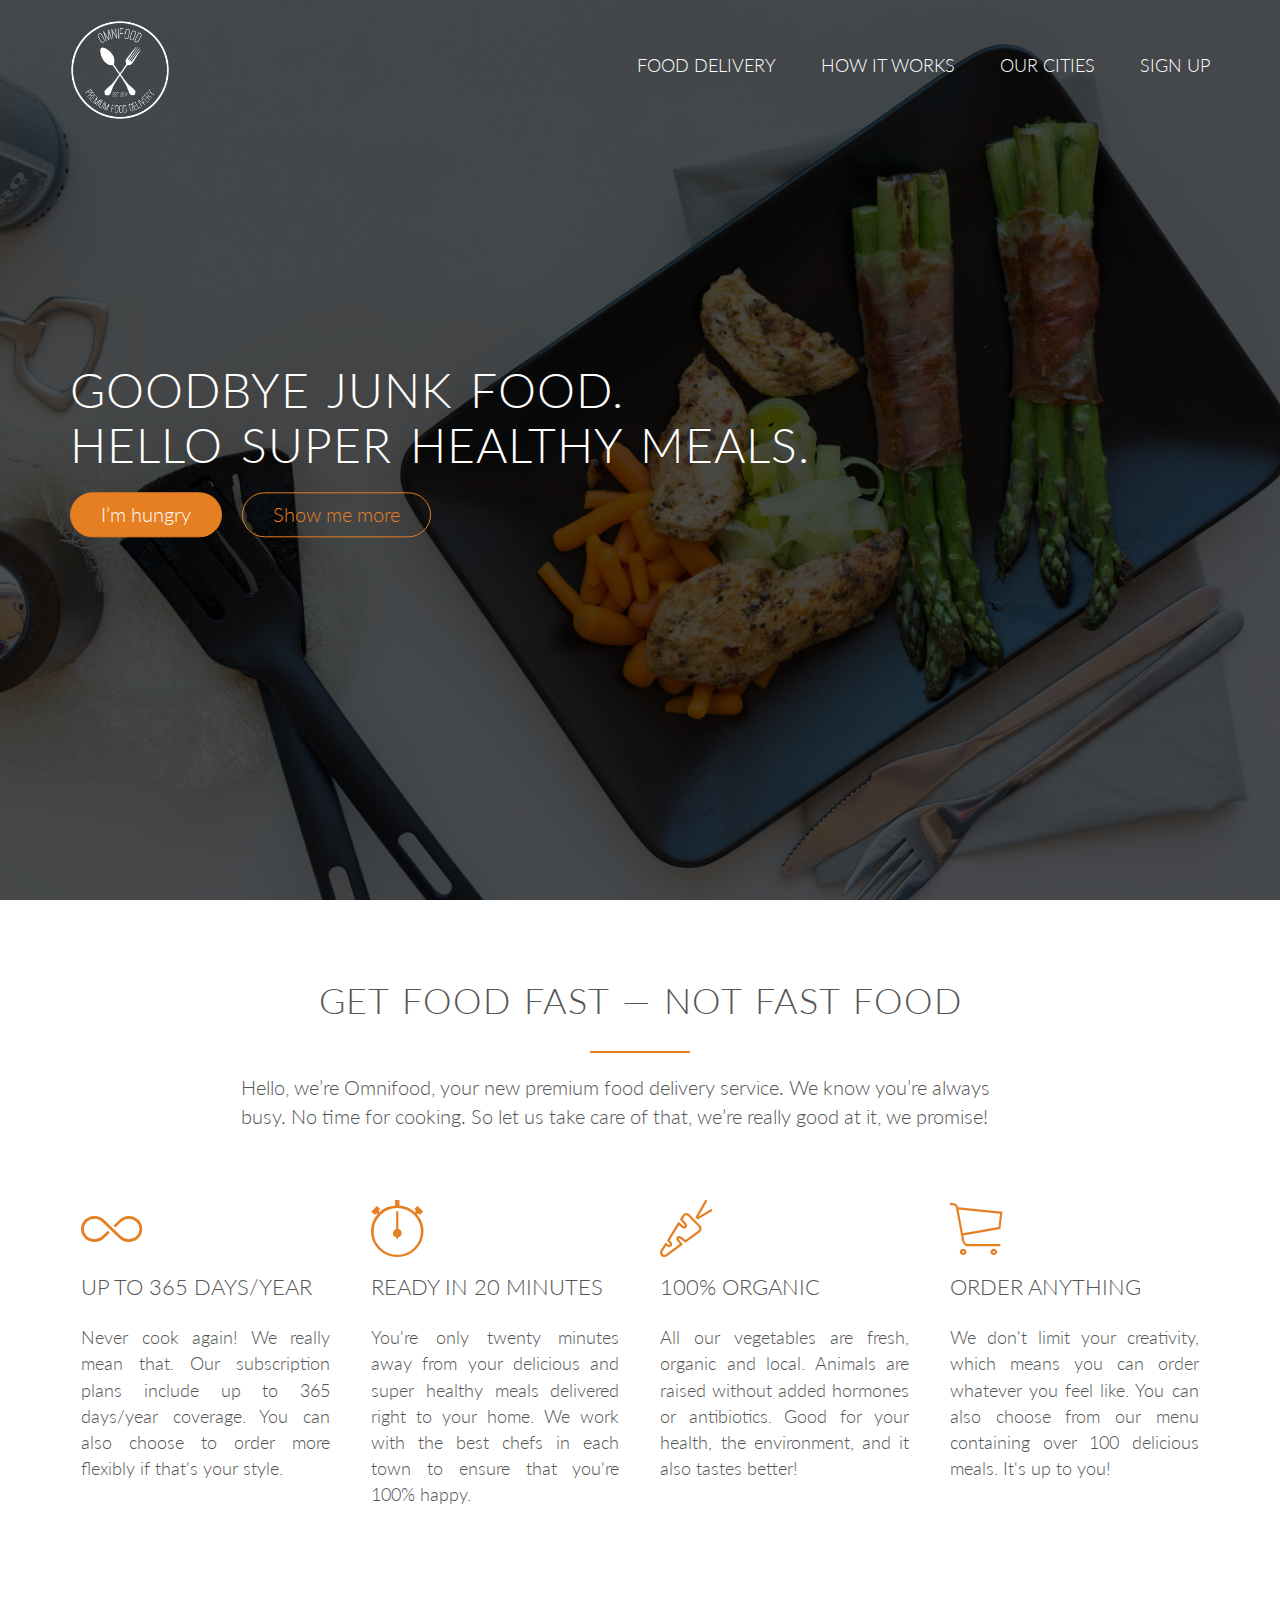
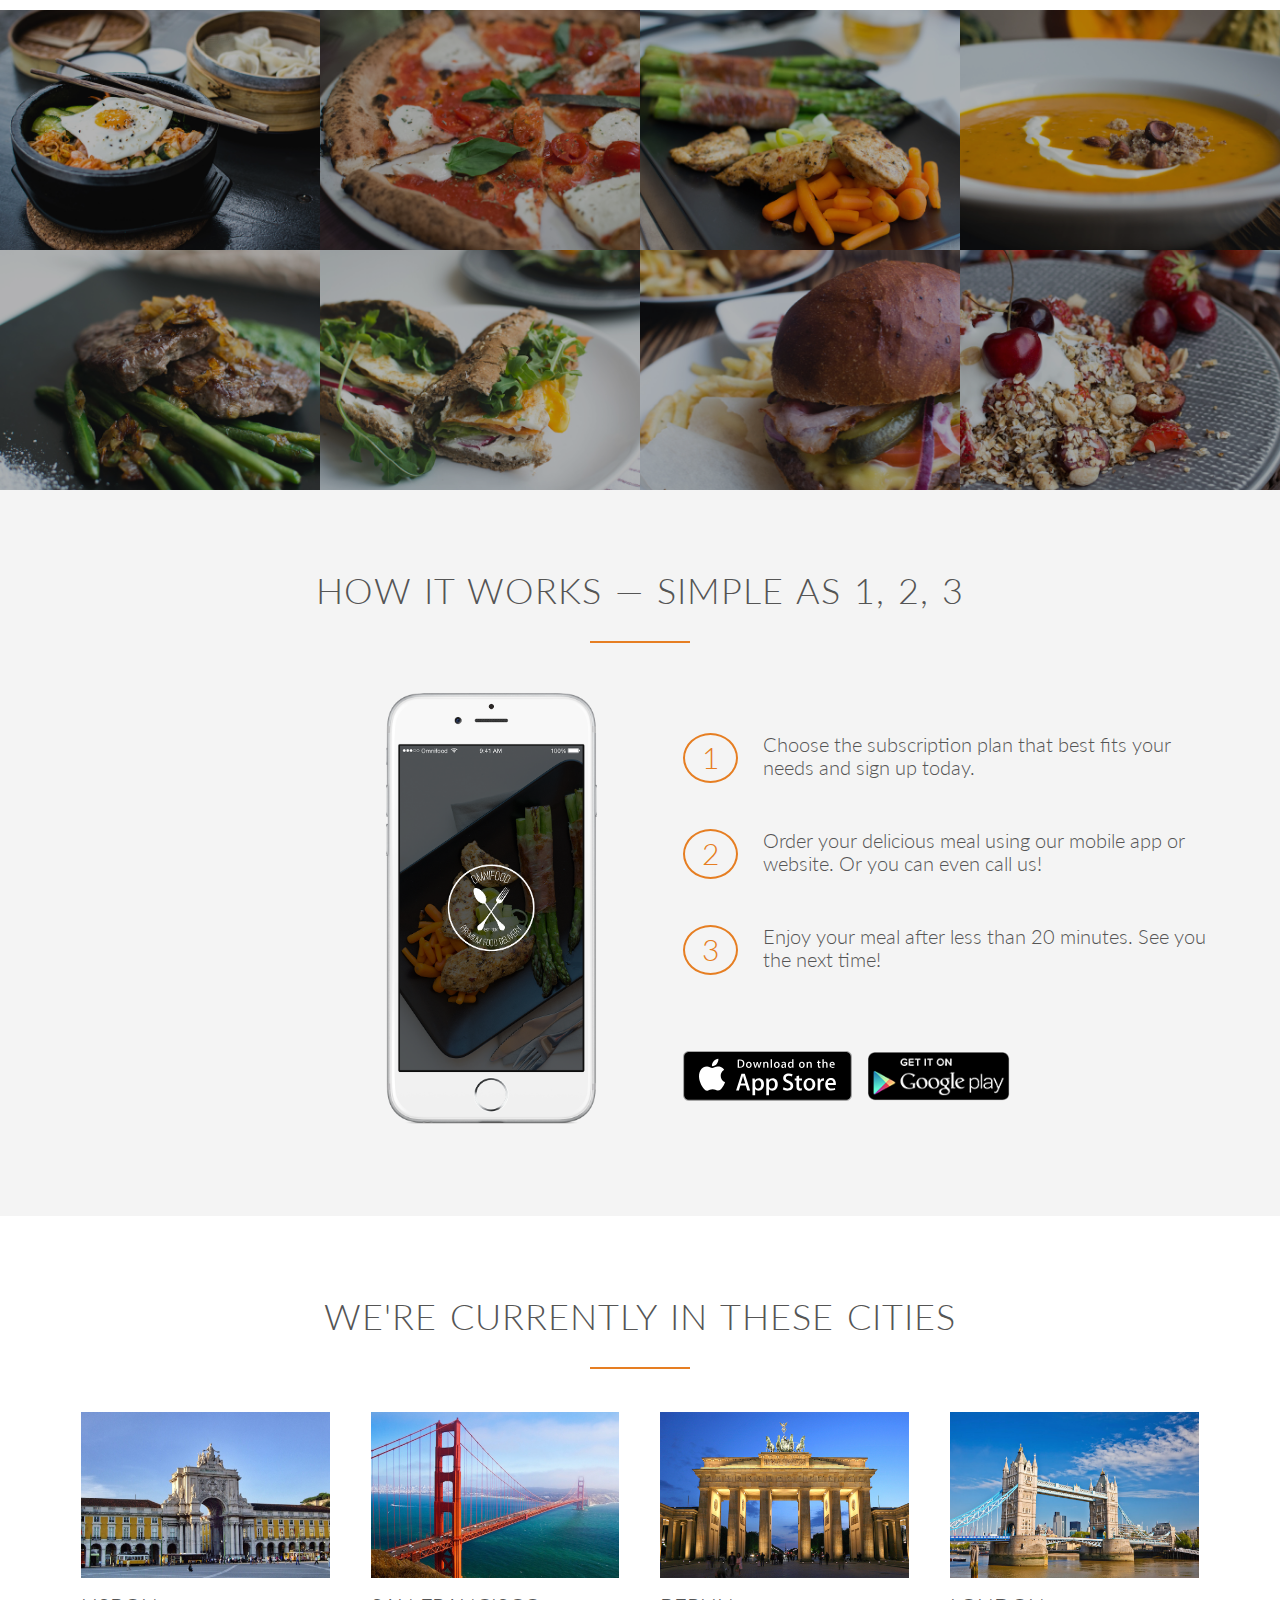
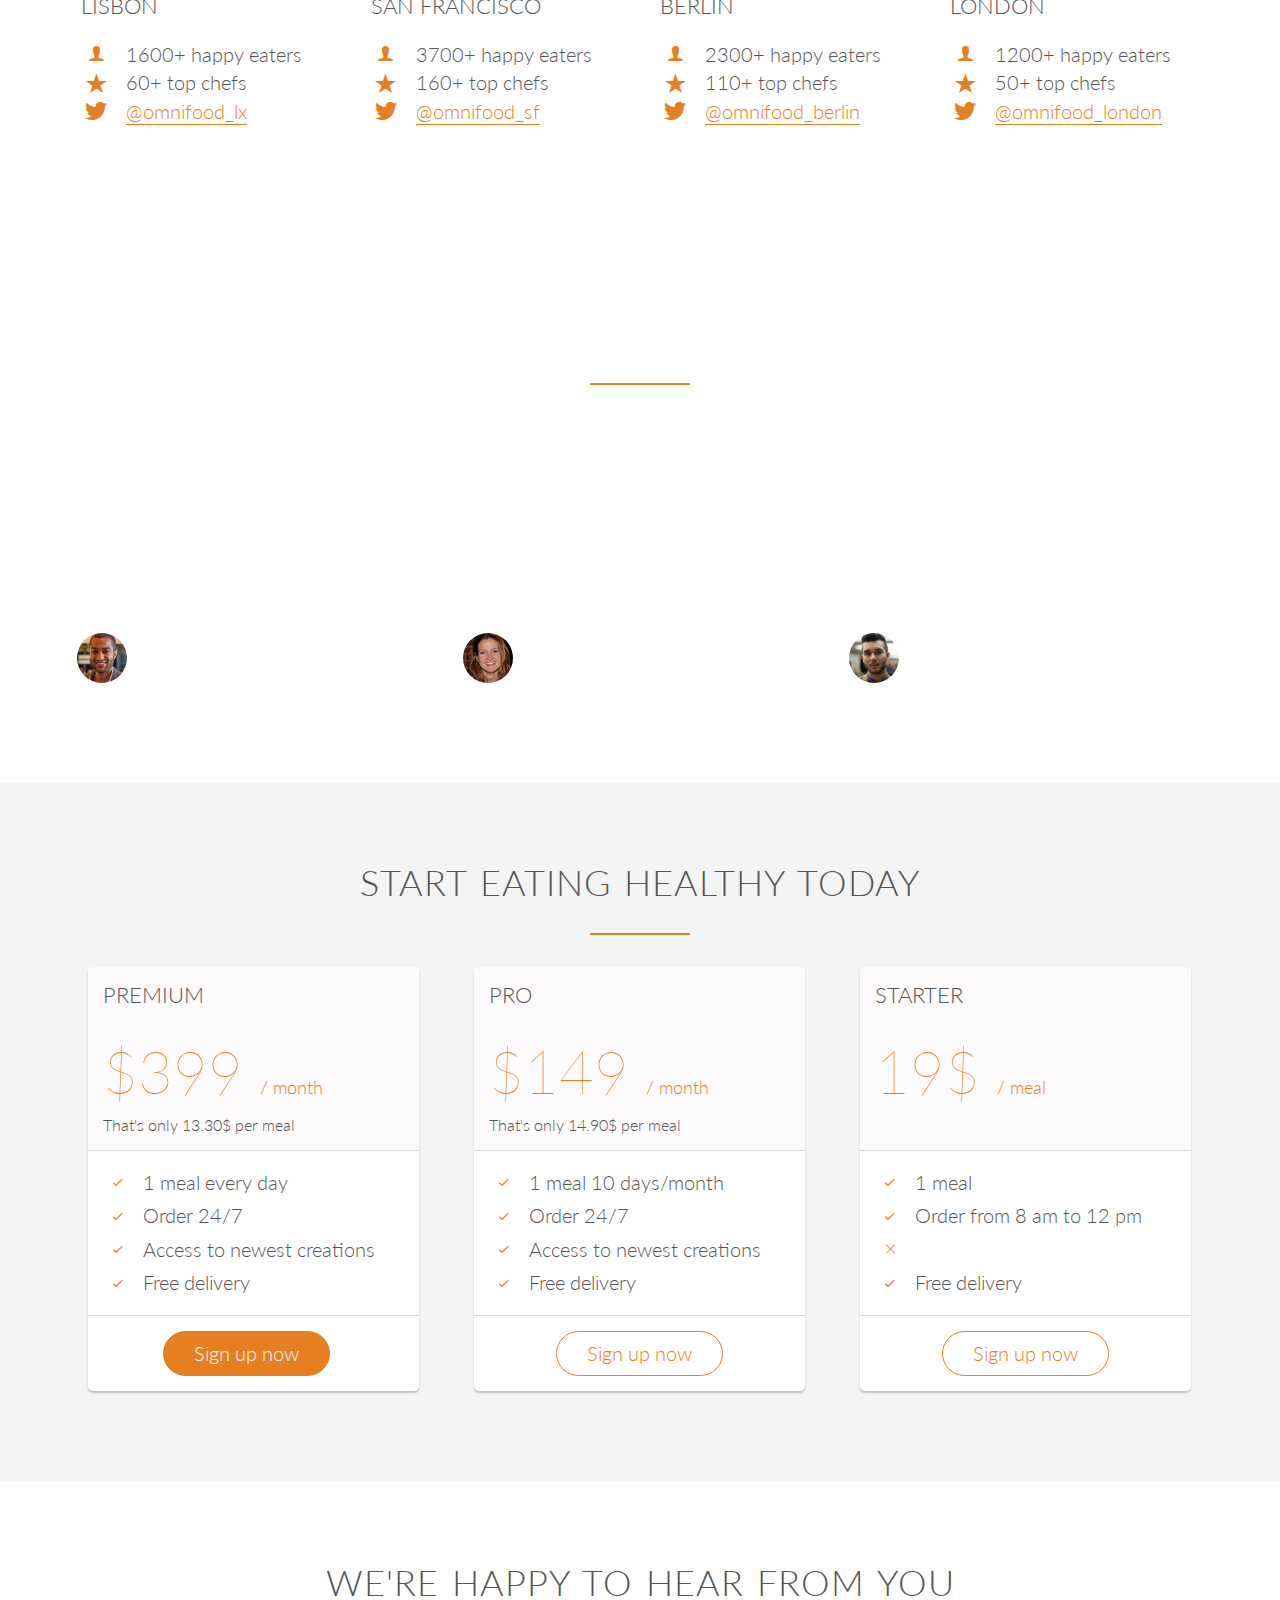
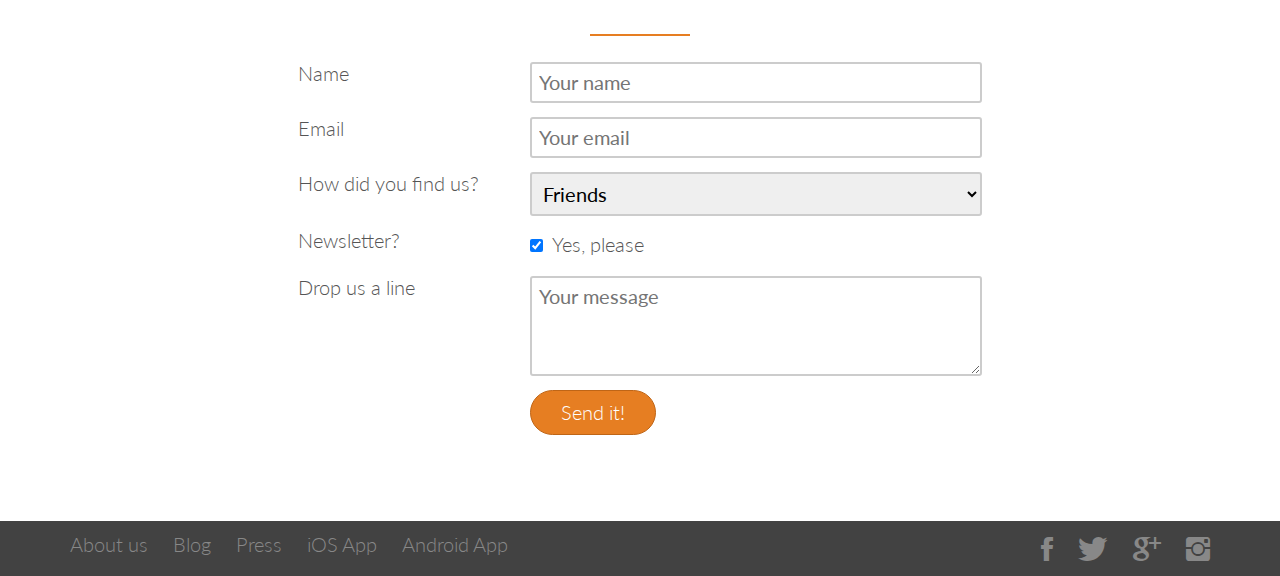
==== commit d3dbb8f3: "omnifood" ====
--- a/index.html
+++ b/index.html
@@ -1,12 +1,14 @@
 <!Doctype <!DOCTYPE html>
 <html lang="en">
 <head>
+    <meta name="viewport" content="width=device-width, initial-scale=1.0">
     <link rel="stylesheet" type="text/css" href="vendors/css/normalize.css">
     <!-- Normalize.css is downloaded from http://necolas.github.io/normalize.css/ , it makes the webpage look the same in all web browsers -->
     <link rel="stylesheet" type="text/css" href="vendors/css/grid.css">
     <!-- grid.css is used for designing responsive webpages, which can change their sizes according to the device -->
     <link rel="stylesheet" type="text/css" href="vendors/css/ionicons.min.css">
     <link rel="stylesheet" type="text/css" href="resources/css/style.css">
+    <link rel="stylesheet" type="text/css" href="resources/css/queries.css">
     <link href="https://fonts.googleapis.com/css?family=Lato:100,300,300i,400" rel="stylesheet"> 
     <title>Omni food</title>
 </head>
--- a/resources/css/style.css
+++ b/resources/css/style.css
@@ -3,7 +3,7 @@
     padding: 0;
     box-sizing: border-box; 
 }
-html{
+html,body{
     /* background color is white by default, so no need to set it */
     color: #555555;
     font-family: 'Lato', 'Arial', sans-serif;
@@ -11,6 +11,7 @@
     font-size: 20px;
     font-weight: 300;
     text-rendering: optimizeLegibility;
+    overflow-x:hidden;
 }
 
 .clearfix {zoom: 1;}
@@ -98,7 +99,7 @@
     color: #e67e22;
     margin-bottom: 10px;
     /* Note that the icon is treated as font */
-    text-align: center;
+    /* text-align: center; */
 }
 
 .icon-small{
--- a/resources/css/queries.css
+++ b/resources/css/queries.css
@@ -0,0 +1,75 @@
+/* From big tablets to 1200px (widths smaller than 1140 px row */
+@media only screen and (max-width: 1200px){
+    .hero-text-box{
+        width: 100%;
+        padding: 0 2%;
+    }
+    .row{padding: 0 2%}
+}
+
+/* Small tablets to big tablets: from 768 to 1023px */
+@media only screen and (max-width: 1023px){
+    body{font-size: 18px;}
+    section{padding: 60px 0}
+    .long-copy{
+        width: 80%;
+        margin-left:10%;
+    }
+    .steps-box{margin-top: 10px;}
+    .steps-box:last-child{margin-top: 10px}
+    .works-steps{margin-bottom: 40px;}
+    .works-steps:last-of-type{margin-bottom:60px }
+    .app-screen{width:50%}
+    .icon-small{
+        width:17px;
+        /* margin-right:5px; */
+    }
+    .city-feature{font-size:90%}
+    .plan-box{
+        width:100%;
+        margin-left:0%;
+    }
+    .plan-price{font-size: 250%}
+    .contact-form{
+        width: 80%;
+    }
+}
+
+/* All the phones smaller than the iPad - Small phones to small tablets:from 481 px to 767px  */
+@media only screen and (max-width: 767px){
+    body{font-size:16px}
+    section{padding: 30px 0}
+    .row,
+    .hero-text-box,{
+        padding: 0 4%;
+    }
+    .col{
+        width:100%;
+        margin: 0 0 4% 0;
+    }
+    .main-nav {display: none;}
+    h1{font-size: 180%}
+    h2{font-size: 150%}
+    .long-copy{
+        width: 100%;
+        margin-left:0;
+    }
+    .works-steps{margin-bottom: 20px;}
+    .works-steps:last-of-type{margin-bottom:20px }
+    .works-step div{
+        height: 40px;
+        width: 40px;
+        padding: 4px;
+        font-size: 120%;
+        margin-right: 15px;
+    }
+    .steps-box:first-child{text-align: center;}
+    .app-screen{width: 40%;}
+    
+}
+
+/* Small phones like iphone 4 and 5 */
+@media only screen and (max-width: 480px){
+    section{padding: 25px 0;}
+    .contact-form{width: 100%}
+}